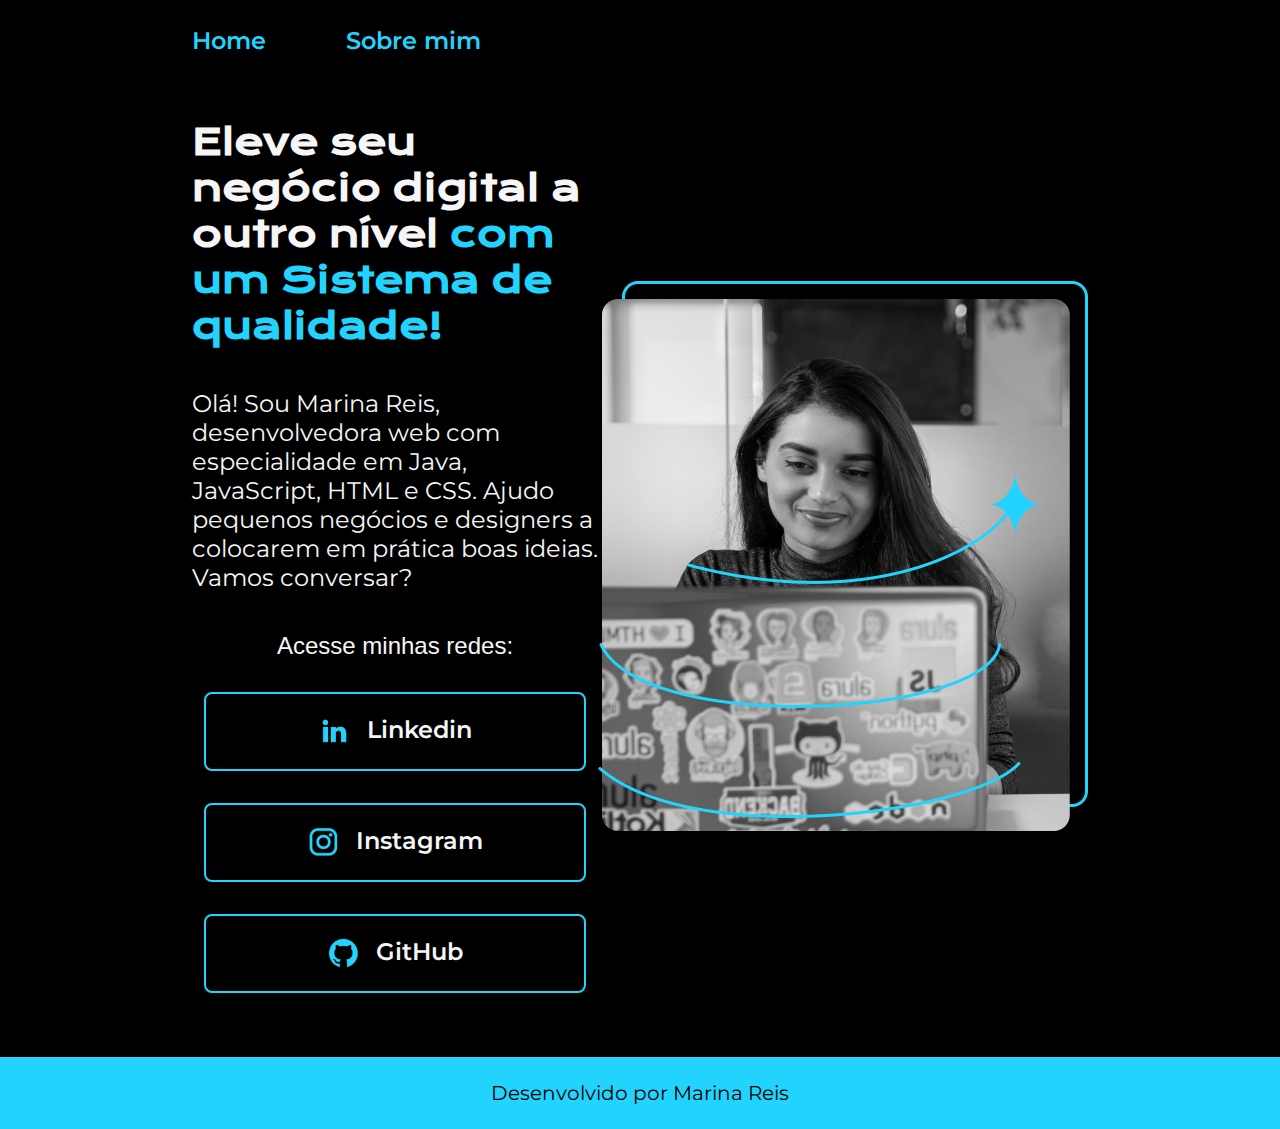
==== index.html @ 66cb8904 "portifolio com javaScript" ====
<!DOCTYPE html>
<html lang="pt-br">
<head>
    <meta charset="UTF-8">
    <meta name="viewport" content="width=device-width, initial-scale=1.0">
    <link rel="stylesheet" href="styles/style.css">
    <title>Portifolio</title>
</head>
<body>
    <header class="cabecalho">
       <nav class="cabecalho__menu">
        <a class="cabecalho__menu__link" href="">Home</a>
        <a class="cabecalho__menu__link" href="about.html">Sobre mim</a>
       </nav> 
    </header>
    <main class="apresentacao">
        <section class="apresentacao__conteudo">
            <h1 class="apresentacao__conteudo__titulo">Eleve seu negócio digital a outro nível 
                <strong class="titulo-destaque">com um Sistema de qualidade!</strong></h1>
            <p class="apresentacao__conteudo__texto">Olá! Sou Marina Reis, desenvolvedora web
                com especialidade em Java, JavaScript, HTML e
                CSS. Ajudo pequenos negócios e designers a 
                colocarem em prática boas ideias. Vamos 
                conversar?</p>
            <div class="apresentacao__links">
                <h2 class="apresentacao__links__subtitulo">Acesse minhas redes: </h2>
                <a class="apresentacao__links__link" href="https://www.linkedin.com/in/marina-reis-27229168/">
                    <img src="assets/linkedin.png" alt="Logo do Linkedin"> Linkedin </a>
                <a class="apresentacao__links__link" href="https://www.instagram.com/mari_reiis_/"> 
                    <img src="assets/instagram.png" alt="Logo do instagram">Instagram </a>
                <a class="apresentacao__links__link" href="https://github.com/marireis">
                    <img src="assets/github.png" alt="Logo do Github">GitHub </a>
            </div>
        </section>
        <img src="assets/Imagem.png" alt="Foto da Marina">
    </main>
    <footer class="rodape">
        <p>Desenvolvido por Marina Reis</p>
    </footer>
    
</body>
</html>
---- styles/style.css ----
@import url('https://fonts.googleapis.com/css2?family=Krona+One&family=Montserrat:wght@400;600&display=swap');

*{
    margin: 0;
    padding: 0;
}

body{
    background-color: black;
    color: #f6f6f6;
    box-sizing: border-box;
}

.cabecalho{

    padding: 2% 0 0 15%;
}

.cabecalho__menu{
    display: flex;
    gap: 80px;

}
.cabecalho__menu__link{

    font-family: 'Montserrat', sans-serif;
    font-size: 24px;
    font-weight: 600;
    color: #22D4FD;
    text-decoration: none;
}

.apresentacao{
    padding: 5% 15%;
    display: flex;
    align-items: center;
    justify-content: space-between;
}

.apresentacao__conteudo{
    width: 615px;
    display: flex;
    flex-direction: column;
    gap: 40px;
}

.apresentacao__conteudo__titulo{
    font-size: 36px;
    font-family: 'Krona One', sans-serif;
}

.titulo-destaque{
    color: #22D4FD;
}
.apresentacao__conteudo__texto{
    font-size: 24px;
    font-family: 'Montserrat', sans-serif;
}

.apresentacao__links{
    display: flex;
    flex-direction: column;
    align-items: center;
    justify-content: space-between;
    gap: 32px;

}

.apresentacao__links__subtitulo{

    font-family: 'Krona', sans-serif;
    font-weight: 400;
    font-size: 24px;
}

.apresentacao__links__link{
    display: flex;
    justify-content: center;
    gap: 16px;
    width: 378px;
    text-align: center;
    border-radius: 8px;
    font-size: 24px;
    font-weight: 600;
    padding: 21.5px 0;
    text-decoration: none;
    color: #f6f6f6;
    border: 2px solid #22D4FD;
    font-family: 'Montserrat', sans-serif;
}

.apresentacao__links__link:hover{
    background-color: #272727;
}

.rodape{
    color: #000000;
    background-color: #22D4FD;
    padding: 24px;
    text-align: center;
    font-family: 'Montserrat', sans-serif;
    font-size: 20px;
    font-weight: 400;
}
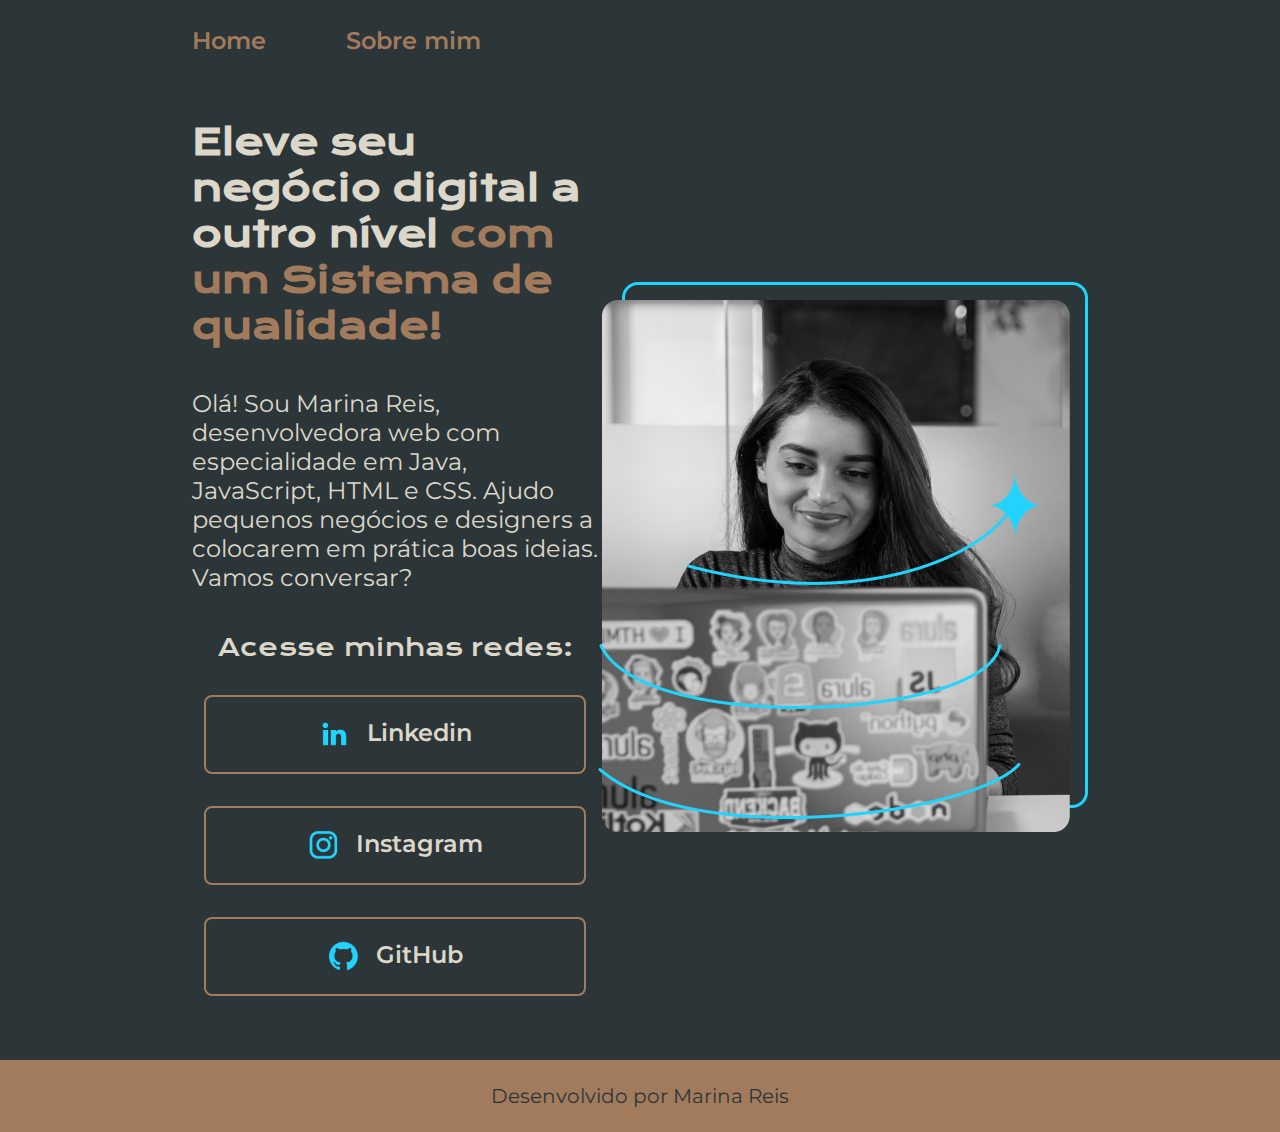
==== commit 54b0bff8: "padronizando as variaveis" ====
--- a/index.html
+++ b/index.html
@@ -9,7 +9,7 @@
 <body>
     <header class="cabecalho">
        <nav class="cabecalho__menu">
-        <a class="cabecalho__menu__link" href="">Home</a>
+        <a class="cabecalho__menu__link" href="index.html">Home</a>
         <a class="cabecalho__menu__link" href="about.html">Sobre mim</a>
        </nav> 
     </header>
--- a/styles/style.css
+++ b/styles/style.css
@@ -1,4 +1,14 @@
 @import url('https://fonts.googleapis.com/css2?family=Krona+One&family=Montserrat:wght@400;600&display=swap');
+
+:root{
+    --cor-primaria: #2C3639;
+    --cor-secundaria: #DCD7C9;
+    --cor-terciaria: #A27B5C;
+    --cor-hover: #3F4E4F;
+
+    --font-primaria: 'Krona One', sans-serif;
+    --font-secundaria: 'Montserrat', sans-serif;
+}
 
 *{
     margin: 0;
@@ -6,8 +16,8 @@
 }
 
 body{
-    background-color: black;
-    color: #f6f6f6;
+    background-color: var(--cor-primaria);
+    color: var(--cor-secundaria);
     box-sizing: border-box;
 }
 
@@ -23,10 +33,10 @@
 }
 .cabecalho__menu__link{
 
-    font-family: 'Montserrat', sans-serif;
+    font-family: var(--font-secundaria);
     font-size: 24px;
     font-weight: 600;
-    color: #22D4FD;
+    color: var(--cor-terciaria);
     text-decoration: none;
 }
 
@@ -46,15 +56,15 @@
 
 .apresentacao__conteudo__titulo{
     font-size: 36px;
-    font-family: 'Krona One', sans-serif;
+    font-family: var(--font-primaria);
 }
 
 .titulo-destaque{
-    color: #22D4FD;
+    color:var(--cor-terciaria);
 }
 .apresentacao__conteudo__texto{
     font-size: 24px;
-    font-family: 'Montserrat', sans-serif;
+    font-family: var(--font-secundaria);
 }
 
 .apresentacao__links{
@@ -68,7 +78,7 @@
 
 .apresentacao__links__subtitulo{
 
-    font-family: 'Krona', sans-serif;
+    font-family: var(--font-primaria);
     font-weight: 400;
     font-size: 24px;
 }
@@ -84,21 +94,21 @@
     font-weight: 600;
     padding: 21.5px 0;
     text-decoration: none;
-    color: #f6f6f6;
-    border: 2px solid #22D4FD;
-    font-family: 'Montserrat', sans-serif;
+    color: var(--cor-secundaria);
+    border: 2px solid var(--cor-terciaria);
+    font-family: var(--font-secundaria);
 }
 
 .apresentacao__links__link:hover{
-    background-color: #272727;
+    background-color: var(--cor-hover) ;
 }
 
 .rodape{
-    color: #000000;
-    background-color: #22D4FD;
+    color: var(--cor-primaria);
+    background-color: var(--cor-terciaria);
     padding: 24px;
     text-align: center;
-    font-family: 'Montserrat', sans-serif;
+    font-family: var(--font-secundaria);
     font-size: 20px;
     font-weight: 400;
 }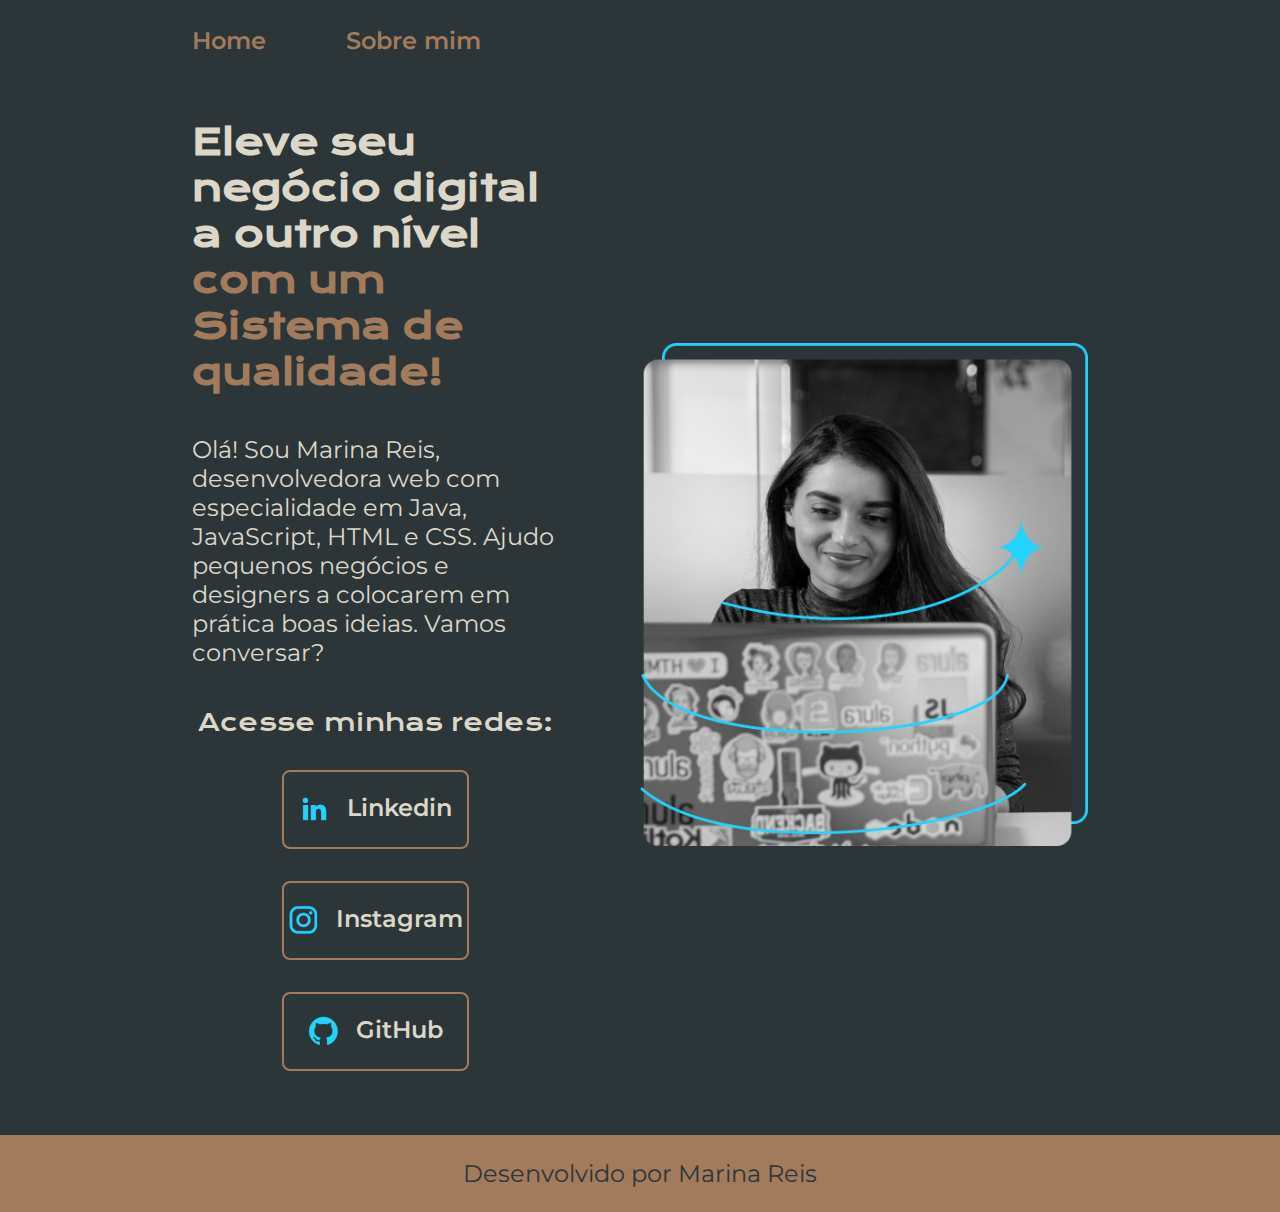
==== commit cfd0d467: "responsividade" ====
--- a/index.html
+++ b/index.html
@@ -24,15 +24,15 @@
                 conversar?</p>
             <div class="apresentacao__links">
                 <h2 class="apresentacao__links__subtitulo">Acesse minhas redes: </h2>
-                <a class="apresentacao__links__link" href="https://www.linkedin.com/in/marina-reis-27229168/">
+                <a class="apresentacao__links__navegacao" href="https://www.linkedin.com/in/marina-reis-27229168/">
                     <img src="assets/linkedin.png" alt="Logo do Linkedin"> Linkedin </a>
-                <a class="apresentacao__links__link" href="https://www.instagram.com/mari_reiis_/"> 
+                <a class="apresentacao__links__navegacao" href="https://www.instagram.com/mari_reiis_/"> 
                     <img src="assets/instagram.png" alt="Logo do instagram">Instagram </a>
-                <a class="apresentacao__links__link" href="https://github.com/marireis">
+                <a class="apresentacao__links__navegacao" href="https://github.com/marireis">
                     <img src="assets/github.png" alt="Logo do Github">GitHub </a>
             </div>
         </section>
-        <img src="assets/Imagem.png" alt="Foto da Marina">
+        <img class="apresentacao__img" src="assets/Imagem.png" alt="Foto da Marina">
     </main>
     <footer class="rodape">
         <p>Desenvolvido por Marina Reis</p>
--- a/styles/style.css
+++ b/styles/style.css
@@ -34,7 +34,7 @@
 .cabecalho__menu__link{
 
     font-family: var(--font-secundaria);
-    font-size: 24px;
+    font-size: 1.5rem;
     font-weight: 600;
     color: var(--cor-terciaria);
     text-decoration: none;
@@ -45,17 +45,18 @@
     display: flex;
     align-items: center;
     justify-content: space-between;
+    gap: 82px;
 }
 
 .apresentacao__conteudo{
-    width: 615px;
+    width: 50%;
     display: flex;
     flex-direction: column;
     gap: 40px;
 }
 
 .apresentacao__conteudo__titulo{
-    font-size: 36px;
+    font-size: 2.25rem;
     font-family: var(--font-primaria);
 }
 
@@ -63,7 +64,7 @@
     color:var(--cor-terciaria);
 }
 .apresentacao__conteudo__texto{
-    font-size: 24px;
+    font-size: 1.5rem;
     font-family: var(--font-secundaria);
 }
 
@@ -80,17 +81,17 @@
 
     font-family: var(--font-primaria);
     font-weight: 400;
-    font-size: 24px;
+    font-size: 1.5rem;
 }
 
-.apresentacao__links__link{
+.apresentacao__links__navegacao{
     display: flex;
     justify-content: center;
     gap: 16px;
-    width: 378px;
+    width: 50%;
     text-align: center;
     border-radius: 8px;
-    font-size: 24px;
+    font-size: 1.5rem;
     font-weight: 600;
     padding: 21.5px 0;
     text-decoration: none;
@@ -103,12 +104,35 @@
     background-color: var(--cor-hover) ;
 }
 
+.apresentacao__img{
+    width:50%;
+}
+
 .rodape{
     color: var(--cor-primaria);
     background-color: var(--cor-terciaria);
     padding: 24px;
     text-align: center;
     font-family: var(--font-secundaria);
-    font-size: 20px;
+    font-size: 1.5rem;
     font-weight: 400;
+}
+
+@media(max-width: 1200px){
+    .cabecalho{
+        padding:10%;
+    }
+
+    .cabecalho__menu{
+        justify-content: center;
+    }
+
+    .apresentacao{
+        flex-direction: column-reverse;
+        padding: 5%;
+    }
+
+    .apresentacao__conteudo{
+        width: auto;
+    }
 }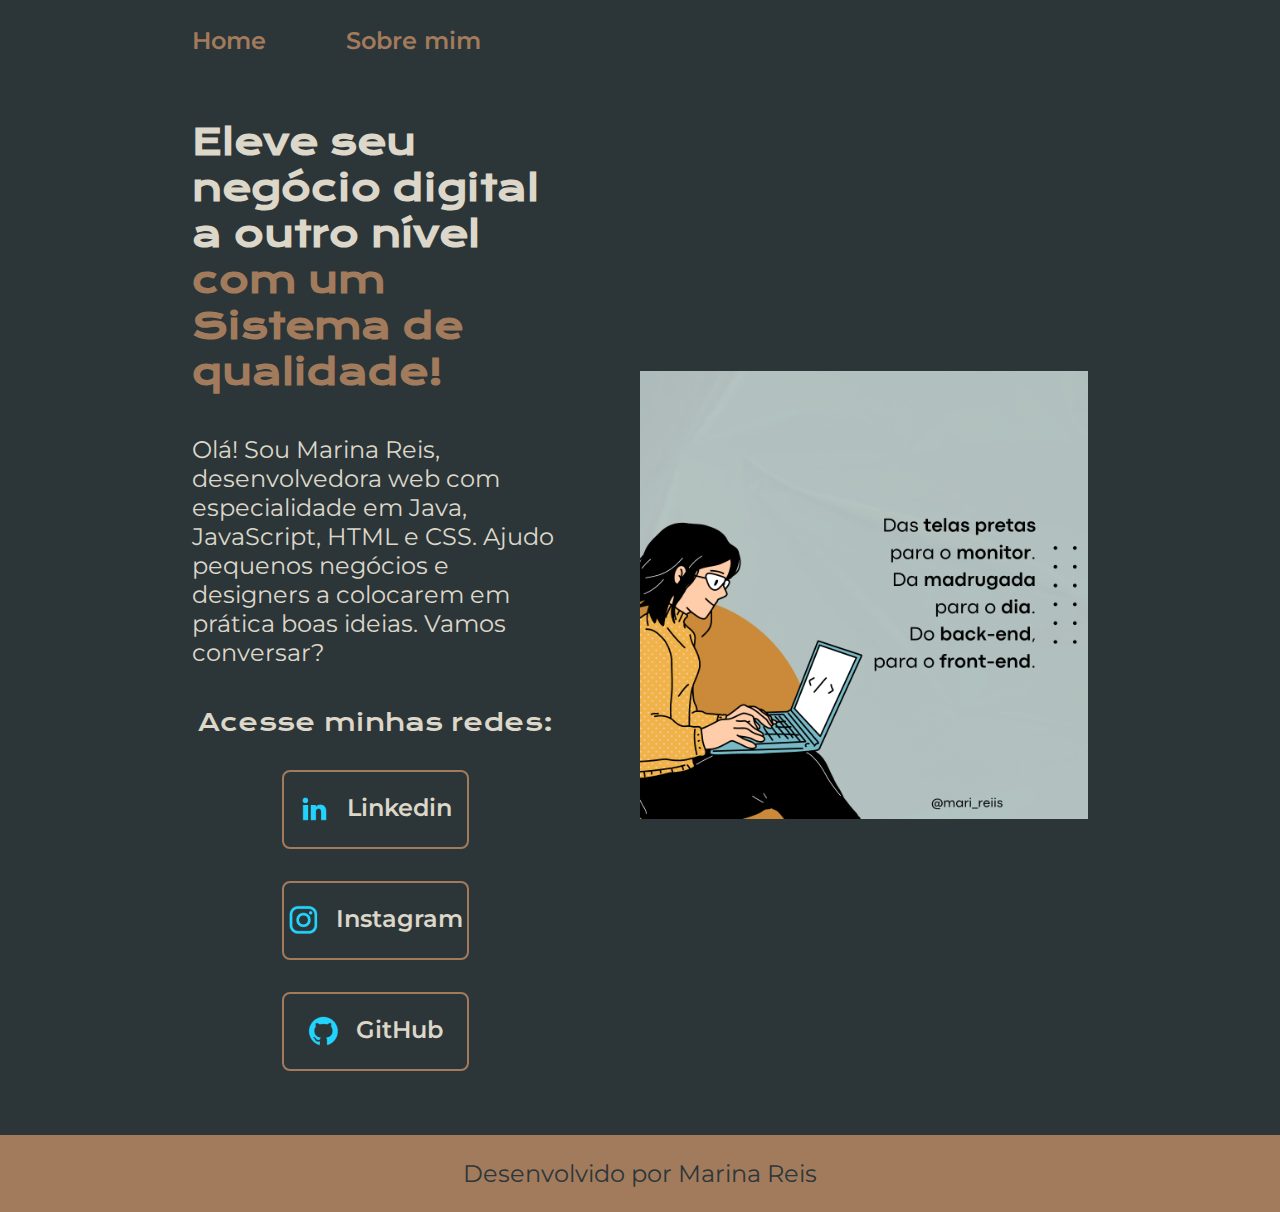
==== commit 075cd239: "editando" ====
--- a/index.html
+++ b/index.html
@@ -32,7 +32,7 @@
                     <img src="assets/github.png" alt="Logo do Github">GitHub </a>
             </div>
         </section>
-        <img class="apresentacao__img" src="assets/Imagem.png" alt="Foto da Marina">
+        <img class="apresentacao__img" src="assets/image.png" alt="Foto da Marina">
     </main>
     <footer class="rodape">
         <p>Desenvolvido por Marina Reis</p>
